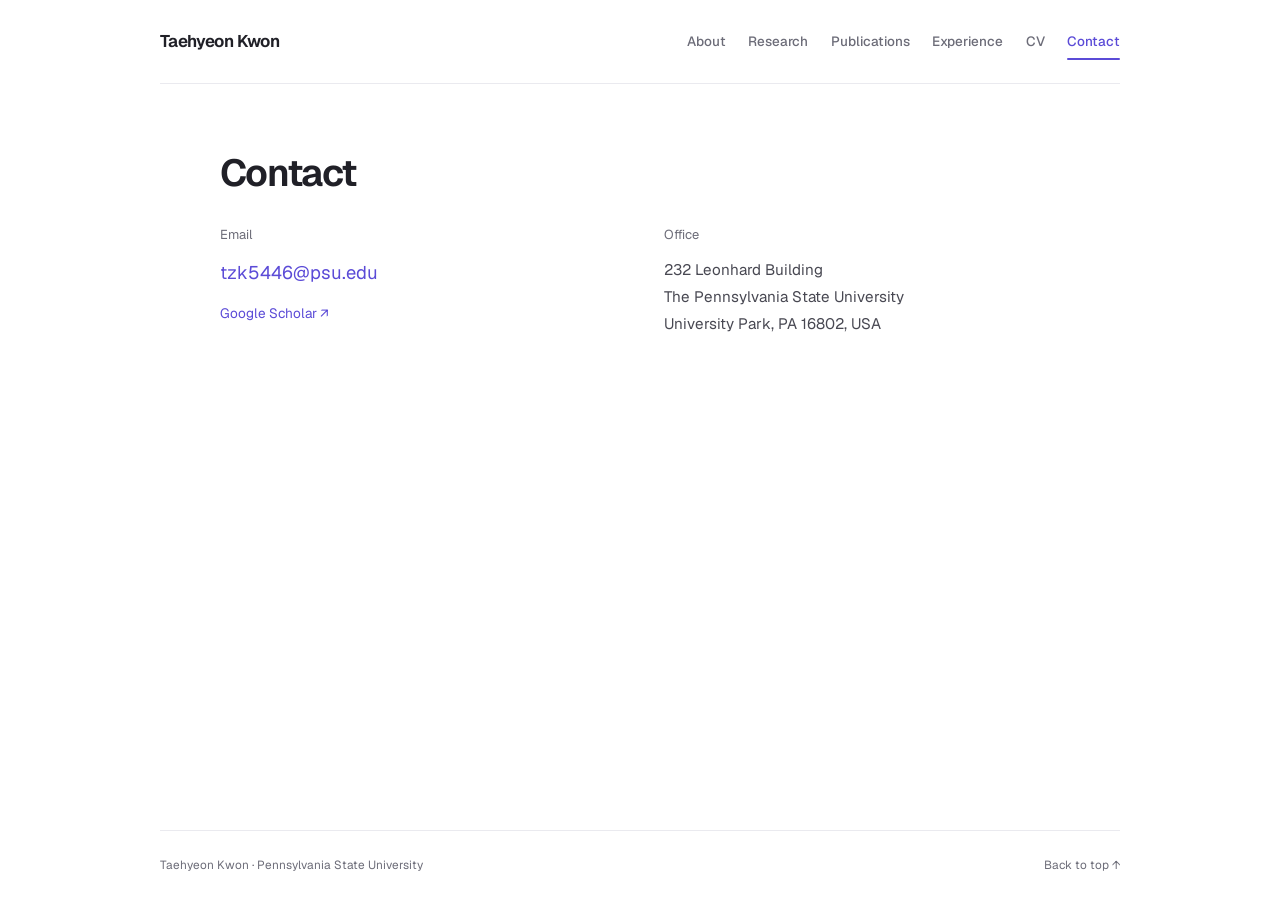
==== contact.html @ 5edc07e2 "Build multi-page academic homepage" ====
<!DOCTYPE html>
<html lang="en">
  <head>
    <meta charset="utf-8">
    <meta name="viewport" content="width=device-width, initial-scale=1">
    <meta name="description" content="Email and office contact details for Taehyeon Kwon at Penn State.">
    <meta name="theme-color" content="#ffffff">
    <meta property="og:type" content="website">
    <meta property="og:title" content="Contact | Taehyeon Kwon">
    <meta property="og:description" content="Email and office contact details for Taehyeon Kwon at Penn State.">
    <title>Contact | Taehyeon Kwon</title>
    <link rel="preload" href="assets/fonts/Geist-Variable.woff2" as="font" type="font/woff2" crossorigin>
    <link rel="stylesheet" href="styles.css">
  </head>
  <body id="top">
    <a class="skip-link" href="#main-content">Skip to content</a>

    <header class="site-header">
      <div class="container header-inner">
        <a class="site-name" href="index.html">Taehyeon Kwon</a>
        <nav aria-label="Main navigation">
          <a href="index.html">About</a>
          <a href="research.html">Research</a>
          <a href="publications.html">Publications</a>
          <a href="experience.html">Experience</a>
          <a href="cv.html">CV</a>
          <a href="contact.html" aria-current="page">Contact</a>
        </nav>
      </div>
    </header>

    <div class="container page-layout">
    <main id="main-content" class="main-content" tabindex="-1">
      <section id="contact" class="section contact" aria-labelledby="contact-heading">
        <div class="section-heading"><h1 id="contact-heading">Contact</h1></div>
        <div class="contact-content">
          <div>
            <p class="contact-label">Email</p>
            <a class="contact-email" href="mailto:tzk5446@psu.edu">tzk5446@psu.edu</a>
            <p class="contact-scholar"><a href="https://scholar.google.com/citations?hl=ko&amp;user=GS3VWUcAAAAJ">Google Scholar <span aria-hidden="true">↗</span></a></p>
          </div>
          <div>
            <p class="contact-label">Office</p>
            <address>232 Leonhard Building<br>The Pennsylvania State University<br>University Park, PA 16802, USA</address>
          </div>
        </div>
      </section>
    </main>
    </div>

    <footer class="site-footer">
      <div class="container footer-inner">
        <p>Taehyeon Kwon · Pennsylvania State University</p>
        <a href="#top">Back to top <span aria-hidden="true">↑</span></a>
      </div>
    </footer>
  </body>
</html>
---- styles.css ----
/* Independent static design informed by Scholarly and Jon Barron's homepage. */
@font-face {
  font-family: "Geist";
  src: url("assets/fonts/Geist-Variable.woff2") format("woff2");
  font-weight: 100 900;
  font-style: normal;
  font-display: swap;
}
@font-face {
  font-family: "Geist";
  src: url("assets/fonts/Geist-Italic-Variable.woff2") format("woff2");
  font-weight: 100 900;
  font-style: italic;
  font-display: swap;
}
@font-face {
  font-family: "Geist Mono";
  src: url("assets/fonts/GeistMono-Variable.woff2") format("woff2");
  font-weight: 100 900;
  font-style: normal;
  font-display: swap;
}
:root {
  color-scheme: light;
  --background: #fff;
  --surface: #fff;
  --heading: #202027;
  --text: #484852;
  --muted: #6c6c78;
  --accent: #5b4bd7;
  --accent-dark: #4335ac;
  --line: #eaeaef;
  --soft: #f8f8fb;
  --teal-soft: #f4f2ff;
  --teal-line: #e3ddfb;
  --navy-soft: #f7f7fb;
  --navy-line: #e5e4ee;
  --warm: #805a23;
  --warm-soft: #fcf7ed;
  --warm-line: #ede3cf;
}

* { box-sizing: border-box; }
[hidden] { display: none !important; }
html { scroll-behavior: smooth; scroll-padding-top: 112px; }
body {
  display: flex;
  flex-direction: column;
  min-height: 100vh;
  margin: 0;
  background: var(--background);
  color: var(--text);
  font-family: "Geist", -apple-system, BlinkMacSystemFont, "Segoe UI", sans-serif;
  font-size: 16px;
  line-height: 1.75;
  -webkit-font-smoothing: antialiased;
}
a { color: var(--accent); text-decoration: none; transition: color 150ms ease, background-color 150ms ease, border-color 150ms ease; }
a:hover { color: var(--accent-dark); text-decoration: underline; text-underline-offset: 4px; }
a:focus-visible { outline: 2px solid var(--accent); outline-offset: 5px; border-radius: 3px; }
p { margin: 0 0 1.1rem; }
strong { font-weight: 600; }
h1, h2, h3, h4 { color: var(--heading); line-height: 1.35; }
h1 { margin: 0 0 1.4rem; font-size: 2.4rem; font-weight: 650; letter-spacing: -0.045em; }
h2 { margin: 0 0 0.8rem; font-size: 1.45rem; font-weight: 600; letter-spacing: -0.025em; }
h3 { margin: 0 0 0.6rem; font-size: 1.1rem; font-weight: 600; }
.container { width: min(960px, calc(100% - 4rem)); margin-inline: auto; }
.visually-hidden { position: absolute; width: 1px; height: 1px; padding: 0; margin: -1px; overflow: hidden; clip-path: inset(50%); white-space: nowrap; border: 0; }
.skip-link { position: fixed; top: -8rem; left: 1rem; z-index: 20; padding: 0.6rem 1rem; background: var(--surface); border: 1px solid var(--accent); border-radius: 6px; }
.skip-link:focus { top: 1rem; }

.site-header { position: sticky; top: 0; z-index: 5; background: rgb(255 255 255 / 95%); backdrop-filter: blur(12px); -webkit-backdrop-filter: blur(12px); }
.header-inner { display: flex; align-items: center; justify-content: space-between; gap: 2rem; min-height: 84px; border-bottom: 1px solid var(--line); }
.site-name { color: var(--heading); font-size: 1.06rem; font-weight: 650; white-space: nowrap; letter-spacing: -0.035em; }
.site-name:hover { color: var(--accent); text-decoration: none; }
nav { display: flex; flex-wrap: wrap; gap: 0.3rem 1.4rem; }
nav a { position: relative; display: inline-block; padding: 0.55rem 0; color: var(--muted); font-size: 0.84rem; font-weight: 500; }
nav a:hover { color: var(--heading); text-decoration: none; }
nav a[aria-current="page"] { color: var(--accent); }
nav a[aria-current="page"]::after { content: ""; position: absolute; bottom: 0.15rem; left: 0; right: 0; height: 2px; border-radius: 2px; background: var(--accent); }

.page-layout { flex: 1; display: block; width: min(840px, calc(100% - 4rem)); padding-block: 64px 80px; }
.home-page .page-layout { width: min(960px, calc(100% - 4rem)); }
.main-content { min-width: 0; }
.section { margin-bottom: 3.5rem; }
.section:last-child { margin-bottom: 0; }
.identity { display: grid; grid-template-columns: minmax(0, 1fr) 216px; align-items: center; gap: 68px; }
.identity h1 { margin-bottom: 1.4rem; font-size: clamp(2.25rem, 4vw, 3rem); line-height: 1.12; letter-spacing: -0.055em; }
.typing-line { display: flex; align-items: center; gap: 0.6rem; min-height: 30px; margin: -0.5rem 0 1.25rem; color: var(--accent); font-family: "Geist Mono", ui-monospace, monospace; font-size: 0.79rem; }
.typing-label { color: var(--muted); }
.typing-visual { min-width: 26ch; white-space: nowrap; }
.typing-caret { margin-left: 0.1rem; }
.typing-line[data-state="playing"] .typing-caret { animation: caret-blink 950ms step-end infinite; }
.typing-toggle { display: inline-flex; flex-shrink: 0; align-items: center; justify-content: center; width: 28px; height: 28px; margin-left: 0.2rem; padding: 0; border: 0; border-radius: 6px; color: var(--muted); background: transparent; cursor: pointer; }
.typing-toggle:hover { color: var(--accent); background: var(--teal-soft); }
.typing-toggle:focus-visible { outline: 2px solid var(--accent); outline-offset: 3px; }
.typing-toggle svg { width: 16px; height: 16px; fill: none; stroke: currentColor; stroke-width: 1.5; stroke-linecap: round; stroke-linejoin: round; }
.typing-toggle .play-icon, .typing-toggle[data-paused="true"] .pause-icon { display: none; }
.typing-toggle[data-paused="true"] .play-icon { display: block; }
.typing-line[data-state="paused"] .typing-caret { opacity: 0.5; }
.identity-copy p { font-size: 0.96rem; line-height: 1.8; }
.identity-links { display: flex; flex-wrap: wrap; gap: 0.5rem 1.4rem; margin: 1.4rem 0 0; padding: 0; list-style: none; font-size: 0.85rem; }
.identity-links a { color: var(--heading); }
.identity-links a:hover { color: var(--accent); }
.identity-links span { margin-left: 0.2rem; color: var(--muted); font-size: 0.75rem; }
.identity-portrait { margin: 0; }
.portrait { display: block; width: 216px; height: 270px; border: 1px solid var(--line); border-radius: 22px; object-fit: cover; object-position: 50% 30%; background: var(--soft); }
.research-hook { margin-top: 3.4rem; padding-top: 2.5rem; border-top: 1px solid var(--line); }
.research-focus { display: inline-block; margin: 0 0 1.1rem; padding: 0.25rem 0.65rem; border: 1px solid var(--teal-line); border-radius: 999px; color: var(--accent-dark); background: var(--teal-soft); font-size: 0.73rem; font-weight: 500; line-height: 1.8; }
.research-focus > span[aria-hidden] { margin-inline: 0.3rem; color: var(--muted); }
.research-question { max-width: 42ch; margin: 0 0 1.3rem; font-size: clamp(1.5rem, 2.8vw, 2rem); font-weight: 550; line-height: 1.35; letter-spacing: -0.035em; text-wrap: balance; }
.research-question span { color: var(--accent); background: linear-gradient(#ede9fe, #ede9fe) left 95% / 100% 0.22em no-repeat; box-decoration-break: clone; -webkit-box-decoration-break: clone; animation: draw-underline 900ms ease-out both; }
.research-statement { max-width: 820px; margin-bottom: 0; font-size: 0.96rem; line-height: 1.85; }
.research-statement strong { font-weight: 550; }
.home-actions { display: flex; flex-wrap: wrap; align-items: center; gap: 0.75rem 1.4rem; margin-top: 1.5rem; font-size: 0.84rem; }

.section-heading { display: flex; align-items: baseline; justify-content: space-between; flex-wrap: wrap; gap: 0.5rem 1rem; margin-bottom: 1.6rem; }
.section-heading h1 { margin: 0; font-size: 2.35rem; }
.section-heading h2 { margin: 0; font-size: 1.55rem; }
.section-link { font-size: 0.82rem; }
.page-heading { margin-bottom: 2.5rem; }
.page-heading h1 { margin-bottom: 0.5rem; }
.page-heading p { margin: 0; color: var(--muted); font-size: 0.92rem; }
.section-intro { max-width: 74ch; margin-bottom: 1rem; }
.research-headline { margin-bottom: 0.8rem; font-size: 1.55rem; }
.research-overview { display: grid; grid-template-columns: repeat(2, minmax(0, 1fr)); gap: 1.1rem; margin: 1.6rem 0 1rem; }
.research-summary { display: flex; flex-direction: column; padding: 1.25rem; border: 1px solid var(--line); border-radius: 16px; color: var(--text); background: var(--surface); }
.research-summary:hover { border-color: var(--teal-line); color: var(--text); background: #fcfbff; text-decoration: none; }
.summary-topline { display: flex; align-items: center; justify-content: space-between; margin-bottom: 0.7rem; }
.summary-topline > span { color: var(--accent-dark); font-family: "Geist Mono", ui-monospace, monospace; font-size: 0.72rem; }
.summary-topline img { display: block; width: 58px; height: auto; }
.research-summary h3 { margin-bottom: 0.6rem; font-size: 1.05rem; letter-spacing: -0.02em; }
.research-summary p { margin: 0 0 1rem; font-size: 0.84rem; line-height: 1.7; }
.summary-role { display: block; margin-top: auto; padding-top: 0.9rem; border-top: 1px solid var(--line); font-size: 0.79rem; line-height: 1.7; }
.summary-role strong { display: block; margin-bottom: 0.15rem; color: var(--heading); font-size: 0.73rem; }
.summary-explore { margin-top: 0.75rem; color: var(--accent); font-size: 0.75rem; }
.research-topics { margin-top: 1.5rem; }
.research-framework { margin: 1.8rem 0 1rem; padding: 1.6rem; border: 1px solid var(--teal-line); border-radius: 18px; background: var(--teal-soft); }
.research-framework figcaption { margin-bottom: 1.15rem; color: var(--accent-dark); font-size: 0.82rem; font-weight: 500; }
.research-flow { display: grid; grid-template-columns: repeat(3, minmax(0, 1fr)); gap: 2rem; margin: 0; padding: 0; list-style: none; }
.research-flow li { position: relative; }
.research-flow li + li::before { content: "→"; position: absolute; left: -1.6rem; top: 5.1rem; color: var(--accent); font-size: 1rem; }
.flow-label { display: block; margin-bottom: 0.55rem; color: var(--muted); font-size: 0.73rem; }
.flow-graphic { display: block; width: 100%; height: auto; max-width: 200px; margin-bottom: 1rem; }
.research-flow h4 { margin: 0 0 0.4rem; font-size: 0.9rem; font-weight: 600; }
.research-flow p { margin: 0; font-size: 0.8rem; line-height: 1.75; }
.research-topic { padding-block: 2rem; }
.research-topic + .research-topic { border-top: 1px solid var(--line); }
.research-topic:last-child { padding-bottom: 0; }
.research-topic h2 { margin-bottom: 0.65rem; font-size: 1.2rem; letter-spacing: -0.02em; }
.research-topic p { margin: 0 0 0.7rem; font-size: 0.95rem; line-height: 1.8; }
.research-topic .research-problem { margin-bottom: 0.8rem; color: var(--accent-dark); font-size: 1rem; }
.research-method-details { margin: 1rem 0 0.9rem; }
.research-method-details summary { width: fit-content; color: var(--muted); font-size: 0.8rem; cursor: pointer; }
.research-method-details summary:hover { color: var(--accent); }
.research-method-details summary:focus-visible { outline: 2px solid var(--accent); outline-offset: 4px; border-radius: 3px; }
.topic-infographic { margin: 1.4rem 0; padding: 1.4rem 1.6rem 1rem; border: 1px solid var(--navy-line); border-radius: 18px; background: var(--navy-soft); }
.topic-infographic figcaption { margin-bottom: 1.2rem; color: var(--heading); font-size: 0.84rem; font-weight: 500; }
.infographic-steps { display: grid; grid-template-columns: repeat(3, minmax(0, 1fr)); gap: 2rem; margin: 0; padding: 0; list-style: none; }
.infographic-steps li { position: relative; }
.infographic-steps li + li::before { content: "→"; position: absolute; left: -1.6rem; top: 3rem; color: var(--accent); }
.infographic-steps img { display: block; width: 100%; max-width: 180px; height: auto; margin-bottom: 0.8rem; }
.infographic-steps strong { display: block; margin-bottom: 0.2rem; color: var(--heading); font-size: 0.83rem; }
.infographic-steps span { display: block; font-size: 0.75rem; line-height: 1.7; }
.research-topic .diagram-note { margin: 1rem 0 0; color: var(--muted); font-size: 0.7rem; }
.research-topic .feedback-line { margin: 1.1rem 0 0; padding: 0.55rem 0.7rem; border: 1px dashed #c8c0e7; border-radius: 8px; color: var(--accent-dark); font-size: 0.75rem; text-align: center; }
.feedback-line > span { margin-right: 0.3rem; font-size: 1rem; }
.research-topic .research-methods { margin-top: 1.1rem; color: var(--muted); font-size: 0.79rem; }
.research-methods > span { margin-right: 0.5rem; color: var(--heading); font-weight: 600; }
.research-paper-link { font-size: 0.83rem; }

.publication-note { margin: -0.4rem 0 1.5rem; color: var(--muted); font-size: 0.79rem; }
.publication-group-heading { margin: 2.3rem 0 0.4rem; font-size: 1.1rem; font-weight: 550; letter-spacing: -0.02em; }
.publication-list { margin: 0; padding: 0; list-style: none; }
.publication { display: grid; grid-template-columns: 52px minmax(0, 1fr); gap: 1.5rem; padding-block: 1.7rem; }
.publication + .publication { border-top: 1px solid var(--line); }
.publication:last-child { padding-bottom: 0; }
.publication-year { align-self: start; padding-top: 0.2rem; color: var(--muted); font-family: "Geist Mono", ui-monospace, monospace; font-size: 0.77rem; font-variant-numeric: tabular-nums; }
.publication h3 { margin: 0 0 0.6rem; font-size: 1.07rem; font-weight: 550; line-height: 1.5; letter-spacing: -0.02em; }
.publication h3 a { color: var(--heading); }
.publication h3 a:hover { color: var(--accent); }
.authors, .venue { margin-bottom: 0.35rem; font-size: 0.88rem; line-height: 1.75; }
.authors strong { color: var(--heading); font-weight: 600; text-decoration: underline; text-underline-offset: 3px; text-decoration-color: #c8c3dd; }
.venue { color: var(--muted); }
.publication-links { display: flex; flex-wrap: wrap; align-items: center; gap: 0.6rem; margin-top: 0.85rem; font-size: 0.75rem; }
.publication-links a { display: inline-flex; align-items: center; min-height: 30px; padding: 0.2rem 0.75rem; border: 1px solid var(--line); border-radius: 999px; color: var(--accent); background: var(--surface); line-height: 1.7; }
.publication-links a:hover { border-color: var(--teal-line); background: var(--teal-soft); text-decoration: none; }
.publication-status { padding: 0.2rem 0.65rem; border-radius: 999px; color: var(--accent-dark); background: var(--teal-soft); font-weight: 500; }

.event-group-heading { margin: 1.8rem 0 0.9rem; font-size: 1.05rem; font-weight: 550; }
.event-list { margin: 0; padding: 0; list-style: none; }
.upcoming-events { padding: 0.1rem 1.5rem; border: 1px solid var(--teal-line); border-radius: 18px; background: #fbfaff; }
.event { display: grid; grid-template-columns: 92px minmax(0, 1fr); gap: 1.5rem; padding-block: 1.4rem; }
.event + .event { border-top: 1px solid var(--line); }
.event-date { padding-top: 0.15rem; color: var(--muted); font-family: "Geist Mono", ui-monospace, monospace; font-size: 0.74rem; font-variant-numeric: tabular-nums; }
.event-date time, .event-date > span { display: block; }
.event-date time { color: var(--heading); }
.event h4 { margin: 0 0 0.45rem; font-size: 1rem; font-weight: 550; line-height: 1.55; }
.event h4 a { color: var(--heading); }
.event h4 a:hover { color: var(--accent); }
.event-location { margin-bottom: 0.5rem; color: var(--muted); font-size: 0.85rem; }
.event-talk { margin-bottom: 0.55rem; font-size: 0.88rem; line-height: 1.75; }
.event-roles { display: flex; flex-wrap: wrap; gap: 0.4rem; margin-top: 0.55rem; }
.event-badge { display: inline-block; padding: 0.2rem 0.7rem; border: 1px solid var(--teal-line); border-radius: 999px; color: var(--accent-dark); background: var(--teal-soft); font-size: 0.71rem; line-height: 1.7; }
.upcoming-badge { color: var(--warm); background: var(--warm-soft); border-color: var(--warm-line); }
.chair-badge { color: var(--heading); background: var(--navy-soft); border-color: var(--navy-line); }
.teaching-list { margin: 0; padding: 0; list-style: none; }
.teaching-entry { display: grid; grid-template-columns: 92px minmax(0, 1fr); gap: 1.5rem; padding-block: 1.4rem; }
.teaching-entry + .teaching-entry { border-top: 1px solid var(--line); }
.teaching-entry .teaching-term { margin: 0; color: var(--muted); font-size: 0.78rem; }
.teaching-entry h3 { margin-bottom: 0.4rem; font-size: 1rem; font-weight: 550; line-height: 1.55; }
.course-code { margin-right: 0.5rem; color: var(--accent); white-space: nowrap; }
.teaching-entry p { margin: 0; color: var(--muted); font-size: 0.85rem; }

.cv-content { display: grid; grid-template-columns: minmax(0, 1fr) auto; align-items: center; gap: 2rem; padding: 1.6rem; background: var(--soft); border: 1px solid var(--line); border-radius: 18px; }
.cv-content p { margin-bottom: 0.65rem; font-size: 0.93rem; }
.cv-content .cv-meta { margin: 0; color: var(--muted); font-size: 0.78rem; }
.cv-actions { display: flex; flex-direction: column; align-items: center; gap: 0.7rem; font-size: 0.78rem; white-space: nowrap; }
.button { display: inline-flex; align-items: center; justify-content: center; gap: 1rem; min-height: 44px; padding: 0.55rem 1.15rem; border: 1px solid var(--accent); border-radius: 999px; background: var(--accent); color: #fff; font-size: 0.82rem; font-weight: 500; }
.button:hover { border-color: var(--accent-dark); background: var(--accent-dark); color: #fff; text-decoration: none; }
.cv-preview { display: block; width: 100%; height: 850px; margin-top: 1.8rem; border: 1px solid var(--line); border-radius: 16px; background: var(--surface); }
.contact-content { display: grid; grid-template-columns: 1fr 1fr; gap: 3rem; font-size: 0.95rem; }
.contact-label { margin-bottom: 0.65rem; color: var(--muted); font-size: 0.81rem; }
.contact-email { font-size: 1.15rem; }
.contact-scholar { margin: 0.8rem 0 0; font-size: 0.85rem; }
address { font-style: normal; }
.site-footer { margin-top: auto; }
.footer-inner { display: flex; flex-wrap: wrap; justify-content: space-between; gap: 0.7rem 2rem; padding-block: 1.5rem; border-top: 1px solid var(--line); color: var(--muted); font-size: 0.74rem; }
.footer-inner p { margin: 0; }
.footer-inner a { color: var(--muted); }
.footer-inner a:hover { color: var(--accent); }
.main-content { animation: page-enter 450ms ease-out both; }
@keyframes page-enter { from { opacity: 0; transform: translateY(8px); } to { opacity: 1; transform: translateY(0); } }
@keyframes caret-blink { 0%, 45% { opacity: 1; } 50%, 100% { opacity: 0; } }
@keyframes draw-underline { from { background-size: 0% 0.22em; } to { background-size: 100% 0.22em; } }

@media (max-width: 900px) {
  .container, .page-layout, .home-page .page-layout { width: calc(100% - 3rem); }
  nav { gap: 0.3rem 1rem; }
  .header-inner { gap: 1.2rem; }
  .identity { grid-template-columns: minmax(0, 1fr) 190px; gap: 36px; }
  .portrait { width: 190px; height: 248px; }
}
@media (max-width: 640px) {
  html { scroll-padding-top: 24px; }
  .site-header { position: static; }
  .container, .page-layout, .home-page .page-layout { width: calc(100% - 2.5rem); }
  .header-inner { align-items: flex-start; flex-direction: column; justify-content: center; gap: 0.55rem; padding-block: 1rem; }
  nav { gap: 0.15rem 1rem; }
  nav a { font-size: 0.8rem; padding-block: 0.3rem; }
  nav a[aria-current="page"]::after { bottom: 0; }
  .page-layout { padding-block: 2.4rem 3rem; }
  .section-heading h1, .page-heading h1 { font-size: 2rem; }
  .identity { grid-template-columns: minmax(0, 1fr) 112px; column-gap: 1.5rem; row-gap: 0; }
  .identity-copy { display: contents; }
  .identity-copy h1 { grid-column: 1; grid-row: 1; align-self: center; margin: 0 0 1.5rem; font-size: clamp(1.75rem, 8vw, 2.15rem); }
  .identity-portrait { grid-column: 2; grid-row: 1; margin-bottom: 1.5rem; }
  .portrait { width: 112px; height: 140px; border-radius: 16px; }
  .identity-copy p, .identity-links { grid-column: 1 / -1; }
  .typing-line { grid-column: 1 / -1; margin: 0 0 1.1rem; gap: 0.4rem; font-size: 0.72rem; }
  .typing-toggle { margin-left: 0; }
  .identity-copy p { font-size: 0.93rem; }
  .identity-links { margin-top: 0.4rem; }
  .research-hook { margin-top: 2.3rem; padding-top: 1.8rem; }
  .research-focus { font-size: 0.67rem; padding-inline: 0.6rem; }
  .research-focus > span[aria-hidden] { margin-inline: 0.15rem; }
  .research-question { font-size: 1.6rem; }
  .research-statement { font-size: 0.93rem; }
  .section { margin-bottom: 2.5rem; }
  .research-framework, .topic-infographic { padding: 1.2rem 1rem; border-radius: 14px; }
  .research-flow, .infographic-steps { grid-template-columns: minmax(0, 1fr); gap: 1.8rem; }
  .research-flow li { display: grid; grid-template-columns: 100px minmax(0, 1fr); column-gap: 1rem; }
  .flow-label { grid-column: 1 / -1; }
  .flow-graphic { grid-row: span 2; align-self: start; margin: 0; }
  .research-flow li + li::before { content: "↓"; left: 44px; top: -1.75rem; }
  .research-flow h4 { margin-bottom: 0.25rem; font-size: 0.85rem; }
  .research-flow p { font-size: 0.77rem; }
  .infographic-steps li { display: grid; grid-template-columns: 100px minmax(0, 1fr); column-gap: 1rem; align-items: center; }
  .infographic-steps img { grid-row: span 2; margin: 0; }
  .infographic-steps strong { align-self: end; font-size: 0.8rem; }
  .infographic-steps span { align-self: start; }
  .infographic-steps li + li::before { content: "↓"; left: 44px; top: -1.8rem; }
  .research-overview { grid-template-columns: minmax(0, 1fr); gap: 0.85rem; }
  .research-summary { padding: 1rem; }
  .summary-topline { margin-bottom: 0.35rem; }
  .summary-topline img { width: 48px; }
  .research-summary p { margin-bottom: 0.7rem; }
  .summary-role { padding-top: 0.65rem; }
  .summary-role strong { display: inline; margin-right: 0.35rem; }
  .summary-explore { margin-top: 0.5rem; }
  .research-topic h2 { font-size: 1.1rem; }
  .contact-content { gap: 1.7rem; }
  .cv-content { grid-template-columns: minmax(0, 1fr); gap: 1rem; padding: 1.3rem; }
  .cv-actions { flex-direction: row; justify-content: flex-start; gap: 1rem; }
  .cv-preview { height: 560px; }
}
@media (max-width: 480px) {
  .publication { grid-template-columns: minmax(0, 1fr); gap: 0.4rem; }
  .publication-year { padding: 0; font-size: 0.73rem; }
  .publication h3 { font-size: 1.03rem; }
  .event, .teaching-entry { grid-template-columns: minmax(0, 1fr); gap: 0.5rem; }
  .event-date { display: flex; flex-wrap: wrap; gap: 0.4rem; }
  .upcoming-events { padding-inline: 1rem; border-radius: 14px; }
  .contact-content { grid-template-columns: minmax(0, 1fr); }
  .section-link { font-size: 0.77rem; }
  .research-flow li, .infographic-steps li { grid-template-columns: 90px minmax(0, 1fr); column-gap: 0.8rem; }
  .research-flow li + li::before, .infographic-steps li + li::before { left: 40px; }
}
@media (prefers-reduced-motion: reduce) {
  html { scroll-behavior: auto; }
  a { transition: none; }
  .main-content, .research-question span, .typing-line[data-state="playing"] .typing-caret { animation: none; }
}
@media print {
  body { display: block; font-size: 10pt; background: #fff; color: #000; }
  .container, .page-layout, .home-page .page-layout { width: 100%; }
  .site-header, .skip-link, .site-footer, .cv-actions, .cv-preview, .home-actions, .typing-toggle { display: none; }
  .main-content, .research-question span, .typing-line .typing-caret { animation: none; }
  .page-layout { padding: 0; }
  .identity { grid-template-columns: minmax(0, 1fr) 110px; gap: 24px; }
  .identity-copy { display: block; }
  .identity-copy h1 { font-size: 24pt; margin-bottom: 1rem; }
  .portrait { width: 110px; height: 140px; }
  .identity-portrait { margin: 0; }
  .research-hook { margin-top: 1.5rem; padding-top: 1rem; }
  .research-question { font-size: 18pt; }
  .research-question span { color: #000; }
  .section { margin-bottom: 1.5rem; }
  h1 { font-size: 24pt; }
  h2 { font-size: 16pt; }
  h1, h2, h3, h4 { break-after: avoid; }
  .publication, .teaching-entry, .research-framework, .topic-infographic { break-inside: avoid; }
  .research-flow, .infographic-steps { grid-template-columns: repeat(3, minmax(0, 1fr)); }
  .research-flow li, .infographic-steps li { display: block; }
  .flow-graphic, .infographic-steps img { margin-bottom: 0.75rem; }
  .research-flow li + li::before { content: "→"; left: -1.6rem; top: 5.1rem; }
  .infographic-steps li + li::before { content: "→"; left: -1.6rem; top: 3rem; }
  a, .publication h3 a { color: #000; }
}
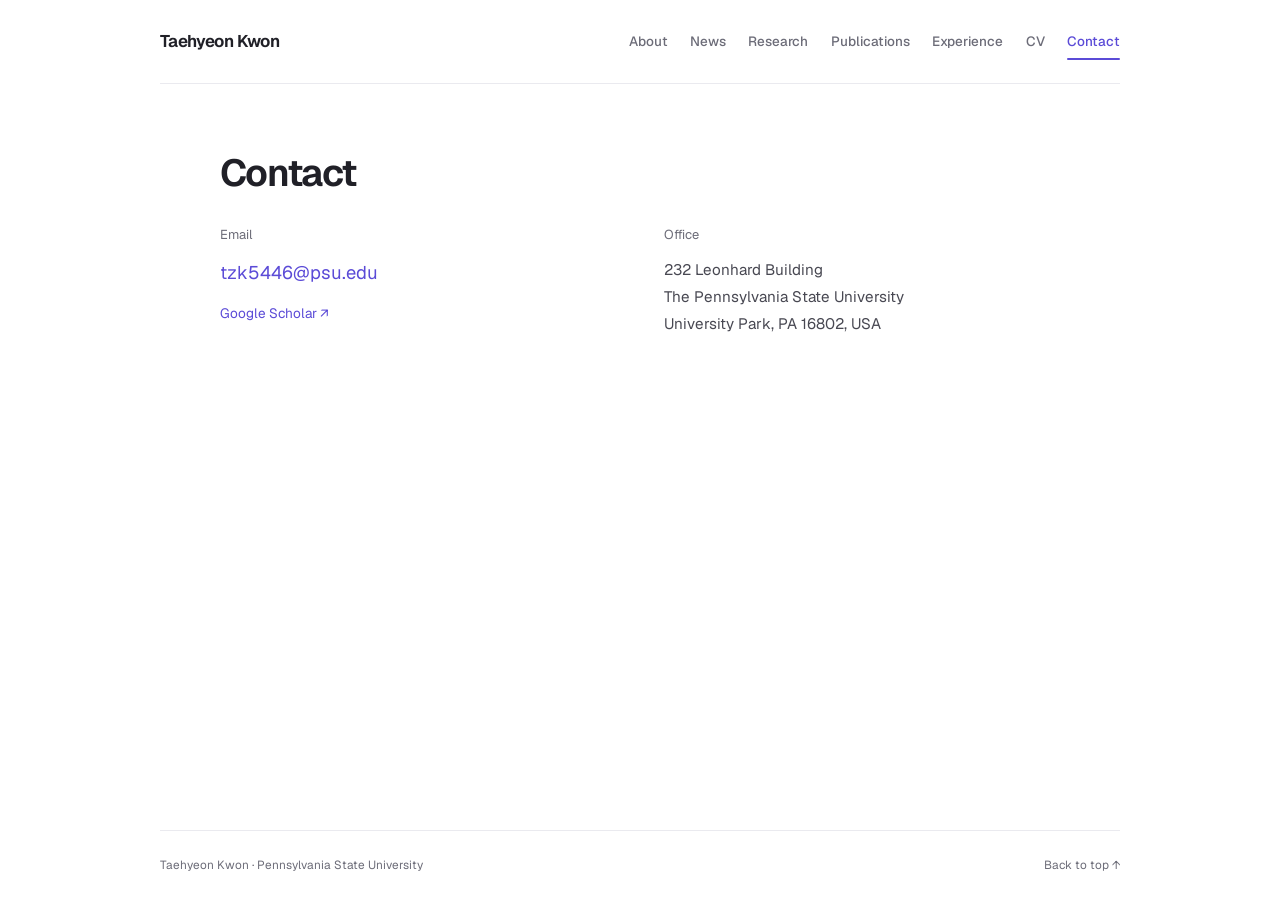
==== commit 10145f7a: "Update PhD candidacy, completed events, and homepage news" ====
--- a/contact.html
+++ b/contact.html
@@ -20,6 +20,7 @@
         <a class="site-name" href="index.html">Taehyeon Kwon</a>
         <nav aria-label="Main navigation">
           <a href="index.html">About</a>
+          <a href="index.html#news">News</a>
           <a href="research.html">Research</a>
           <a href="publications.html">Publications</a>
           <a href="experience.html">Experience</a>
--- a/styles.css
+++ b/styles.css
@@ -122,6 +122,15 @@
 .page-heading h1 { margin-bottom: 0.5rem; }
 .page-heading p { margin: 0; color: var(--muted); font-size: 0.92rem; }
 .section-intro { max-width: 74ch; margin-bottom: 1rem; }
+.news { padding-top: 2.5rem; border-top: 1px solid var(--line); }
+.news-list { margin: 0; padding: 0; list-style: none; }
+.news-item { display: grid; grid-template-columns: 110px minmax(0, 1fr); gap: 1.5rem; padding-block: 1rem; }
+.news-item + .news-item { border-top: 1px solid var(--line); }
+.news-item:first-child { padding-top: 0; }
+.news-item:last-child { padding-bottom: 0; }
+.news-item time { padding-top: 0.2rem; color: var(--muted); font-family: "Geist Mono", ui-monospace, monospace; font-size: 0.74rem; font-variant-numeric: tabular-nums; }
+.news-item p { margin: 0; font-size: 0.9rem; line-height: 1.8; }
+.news-item strong { color: var(--heading); }
 .research-headline { margin-bottom: 0.8rem; font-size: 1.55rem; }
 .research-overview { display: grid; grid-template-columns: repeat(2, minmax(0, 1fr)); gap: 1.1rem; margin: 1.6rem 0 1rem; }
 .research-summary { display: flex; flex-direction: column; padding: 1.25rem; border: 1px solid var(--line); border-radius: 16px; color: var(--text); background: var(--surface); }
@@ -189,7 +198,6 @@
 
 .event-group-heading { margin: 1.8rem 0 0.9rem; font-size: 1.05rem; font-weight: 550; }
 .event-list { margin: 0; padding: 0; list-style: none; }
-.upcoming-events { padding: 0.1rem 1.5rem; border: 1px solid var(--teal-line); border-radius: 18px; background: #fbfaff; }
 .event { display: grid; grid-template-columns: 92px minmax(0, 1fr); gap: 1.5rem; padding-block: 1.4rem; }
 .event + .event { border-top: 1px solid var(--line); }
 .event-date { padding-top: 0.15rem; color: var(--muted); font-family: "Geist Mono", ui-monospace, monospace; font-size: 0.74rem; font-variant-numeric: tabular-nums; }
@@ -202,7 +210,6 @@
 .event-talk { margin-bottom: 0.55rem; font-size: 0.88rem; line-height: 1.75; }
 .event-roles { display: flex; flex-wrap: wrap; gap: 0.4rem; margin-top: 0.55rem; }
 .event-badge { display: inline-block; padding: 0.2rem 0.7rem; border: 1px solid var(--teal-line); border-radius: 999px; color: var(--accent-dark); background: var(--teal-soft); font-size: 0.71rem; line-height: 1.7; }
-.upcoming-badge { color: var(--warm); background: var(--warm-soft); border-color: var(--warm-line); }
 .chair-badge { color: var(--heading); background: var(--navy-soft); border-color: var(--navy-line); }
 .teaching-list { margin: 0; padding: 0; list-style: none; }
 .teaching-entry { display: grid; grid-template-columns: 92px minmax(0, 1fr); gap: 1.5rem; padding-block: 1.4rem; }
@@ -267,6 +274,7 @@
   .research-question { font-size: 1.6rem; }
   .research-statement { font-size: 0.93rem; }
   .section { margin-bottom: 2.5rem; }
+  .news { padding-top: 1.8rem; }
   .research-framework, .topic-infographic { padding: 1.2rem 1rem; border-radius: 14px; }
   .research-flow, .infographic-steps { grid-template-columns: minmax(0, 1fr); gap: 1.8rem; }
   .research-flow li { display: grid; grid-template-columns: 100px minmax(0, 1fr); column-gap: 1rem; }
@@ -300,7 +308,8 @@
   .publication h3 { font-size: 1.03rem; }
   .event, .teaching-entry { grid-template-columns: minmax(0, 1fr); gap: 0.5rem; }
   .event-date { display: flex; flex-wrap: wrap; gap: 0.4rem; }
-  .upcoming-events { padding-inline: 1rem; border-radius: 14px; }
+  .news-item { grid-template-columns: minmax(0, 1fr); gap: 0.35rem; }
+  .news-item time { padding-top: 0; }
   .contact-content { grid-template-columns: minmax(0, 1fr); }
   .section-link { font-size: 0.77rem; }
   .research-flow li, .infographic-steps li { grid-template-columns: 90px minmax(0, 1fr); column-gap: 0.8rem; }
